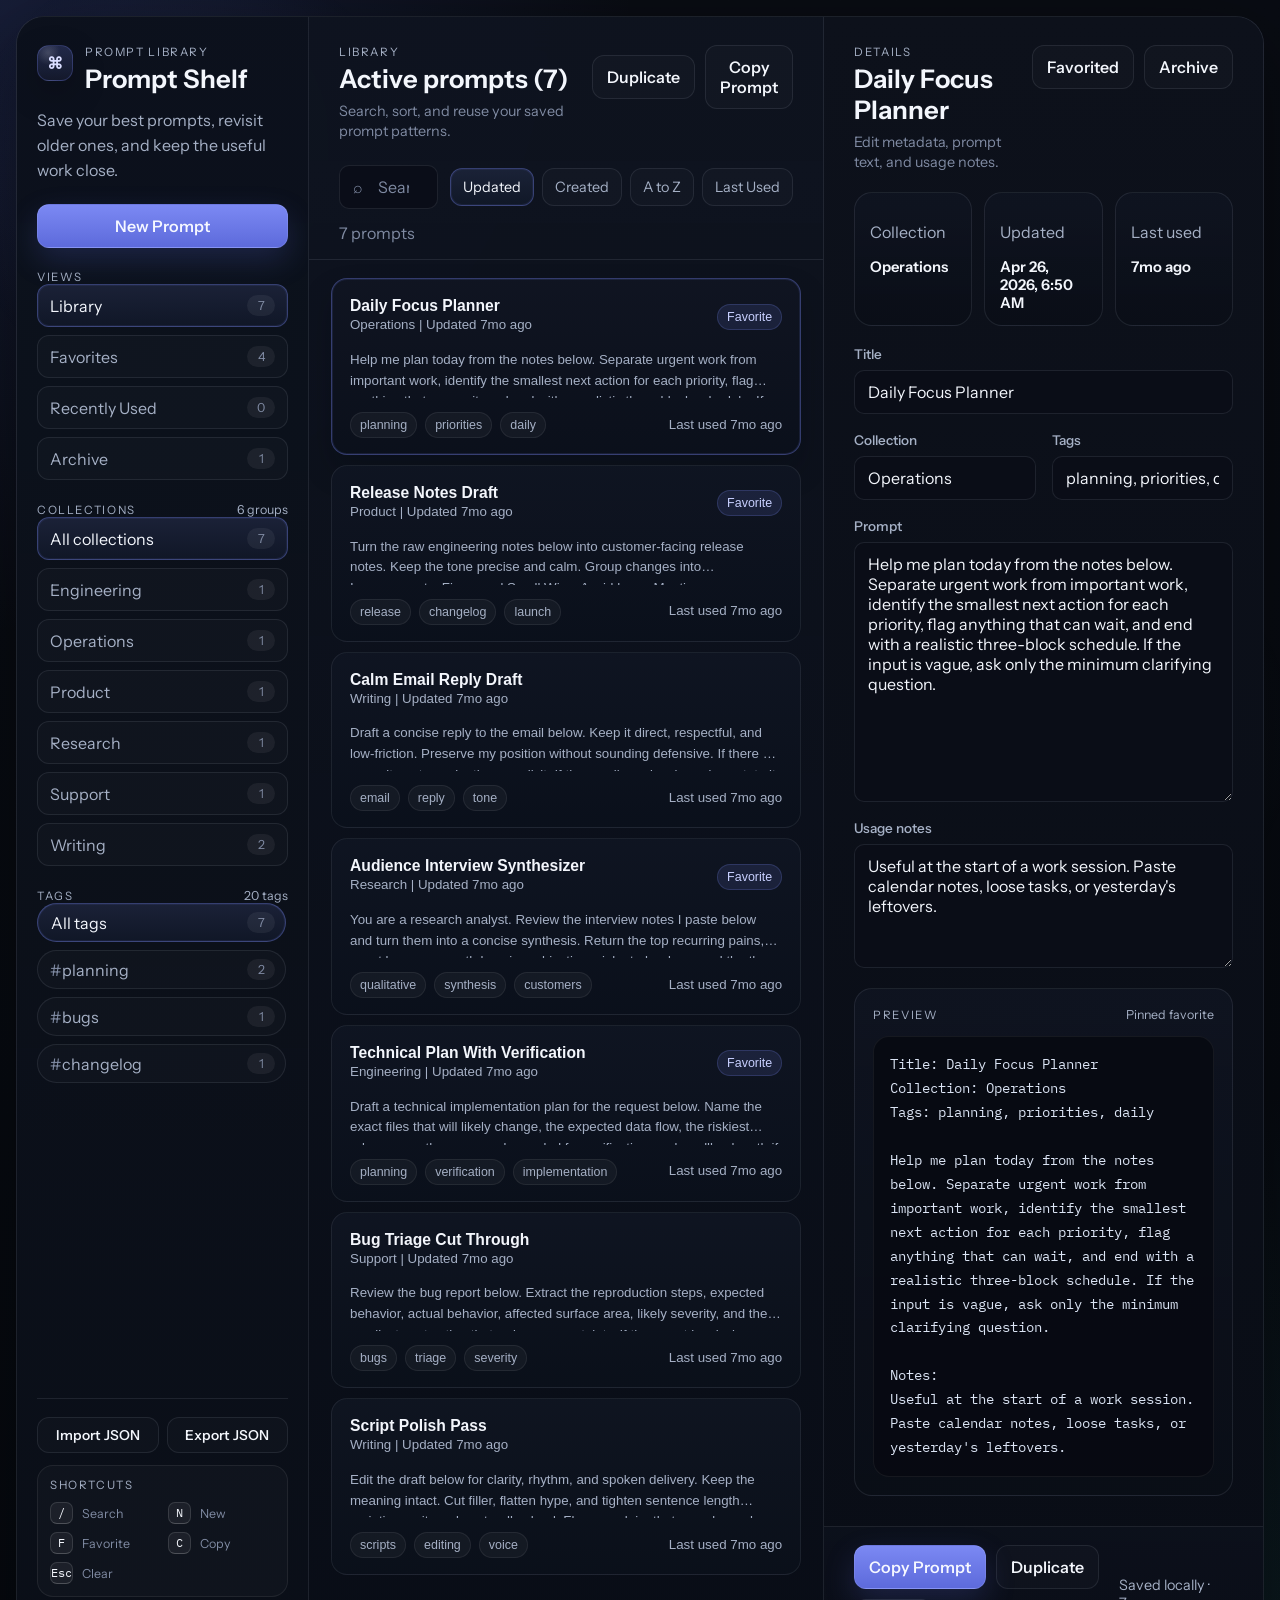
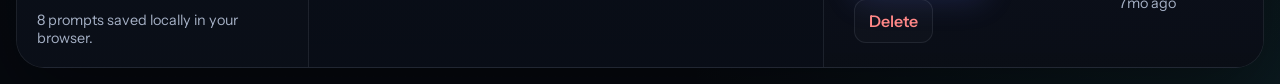
==== index.html @ a8d822af "Initial prompt library app v1" ====
<!DOCTYPE html>
<html lang="en">
  <head>
    <meta charset="UTF-8" />
    <meta name="viewport" content="width=device-width, initial-scale=1.0" />
    <title>Prompt Shelf</title>
    <link rel="preconnect" href="https://fonts.googleapis.com" />
    <link rel="preconnect" href="https://fonts.gstatic.com" crossorigin />
    <link
      href="https://fonts.googleapis.com/css2?family=Instrument+Sans:wght@400;500;600;700&family=IBM+Plex+Mono:wght@400;500&display=swap"
      rel="stylesheet"
    />
    <link rel="stylesheet" href="styles.css" />
  </head>
  <body>
    <div class="background-grid" aria-hidden="true"></div>
    <div class="app-shell">
      <aside class="sidebar">
        <div class="brand-block">
          <div class="brand-mark" aria-hidden="true">⌘</div>
          <div>
            <p class="eyebrow">Prompt Library</p>
            <h1>Prompt Shelf</h1>
          </div>
          <p class="brand-copy">
            Save your best prompts, revisit older ones, and keep the useful
            work close.
          </p>
        </div>

        <button id="newPromptButton" class="primary-button sidebar-button" type="button">
          New Prompt
        </button>

        <section class="sidebar-section">
          <p class="section-label">Views</p>
          <div id="viewNav" class="nav-stack">
            <button class="nav-button is-active" data-view="all" type="button">
              <span>Library</span>
              <span id="countAll" class="count-pill">0</span>
            </button>
            <button class="nav-button" data-view="favorites" type="button">
              <span>Favorites</span>
              <span id="countFavorites" class="count-pill">0</span>
            </button>
            <button class="nav-button" data-view="recent" type="button">
              <span>Recently Used</span>
              <span id="countRecent" class="count-pill">0</span>
            </button>
            <button class="nav-button" data-view="archive" type="button">
              <span>Archive</span>
              <span id="countArchive" class="count-pill">0</span>
            </button>
          </div>
        </section>

        <section class="sidebar-section">
          <div class="section-heading">
            <p class="section-label">Collections</p>
            <span id="collectionCount" class="mini-label">0 groups</span>
          </div>
          <div id="collectionList" class="collection-list"></div>
        </section>

        <section class="sidebar-section">
          <div class="section-heading">
            <p class="section-label">Tags</p>
            <span id="tagCount" class="mini-label">0 tags</span>
          </div>
          <div id="tagList" class="tag-filter-list"></div>
        </section>

        <div class="sidebar-footer">
          <div class="utility-actions">
            <button id="importButton" class="ghost-button utility-button" type="button">
              Import JSON
            </button>
            <button id="exportButton" class="ghost-button utility-button" type="button">
              Export JSON
            </button>
          </div>
          <div class="shortcut-panel" aria-label="Keyboard shortcuts">
            <p class="section-label">Shortcuts</p>
            <div class="shortcut-grid">
              <span><kbd>/</kbd> Search</span>
              <span><kbd>N</kbd> New</span>
              <span><kbd>F</kbd> Favorite</span>
              <span><kbd>C</kbd> Copy</span>
              <span><kbd>Esc</kbd> Clear</span>
            </div>
          </div>
          <p id="storageStatus" class="footer-note">Saved locally in your browser.</p>
        </div>
      </aside>

      <main class="workspace">
        <section class="library-pane">
          <header class="pane-header">
            <div>
              <p class="eyebrow">Library</p>
              <h2 id="libraryTitle">Active prompts</h2>
              <p class="pane-subtitle">Search, sort, and reuse your saved prompt patterns.</p>
            </div>
            <div class="header-actions">
              <button id="duplicatePromptTop" class="ghost-button" type="button">
                Duplicate
              </button>
              <button id="copyPromptTop" class="ghost-button" type="button">
                Copy Prompt
              </button>
            </div>
          </header>

          <section class="toolbar">
            <label class="search-field">
              <span class="visually-hidden">Search prompts</span>
              <input
                id="searchInput"
                type="search"
                placeholder="Search title, content, tags, or collection"
                autocomplete="off"
              />
            </label>

            <div id="filterChips" class="filter-chips" aria-label="Prompt filters">
              <button class="chip is-active" data-sort="updated" type="button">
                Updated
              </button>
              <button class="chip" data-sort="created" type="button">Created</button>
              <button class="chip" data-sort="alphabetical" type="button">
                A to Z
              </button>
              <button class="chip" data-sort="used" type="button">Last Used</button>
            </div>
          </section>

          <div class="list-meta">
            <p id="resultSummary">0 prompts</p>
            <button id="clearFiltersButton" class="text-button" type="button">
              Clear filters
            </button>
          </div>

          <div id="libraryList" class="prompt-list" aria-live="polite"></div>
        </section>

        <section class="detail-pane">
          <header class="detail-header">
            <div>
              <p class="eyebrow">Details</p>
              <h2 id="detailTitle">Select a prompt</h2>
              <p class="pane-subtitle">Edit metadata, prompt text, and usage notes.</p>
            </div>
            <div class="header-actions detail-actions">
              <button id="favoriteToggle" class="ghost-button" type="button">
                Favorite
              </button>
              <button id="archiveToggle" class="ghost-button" type="button">
                Archive
              </button>
            </div>
          </header>

          <div class="detail-scroll">
            <section class="summary-strip">
              <article class="summary-card">
                <p class="summary-label">Collection</p>
                <strong id="summaryFolder">-</strong>
              </article>
              <article class="summary-card">
                <p class="summary-label">Updated</p>
                <strong id="summaryUpdated">-</strong>
              </article>
              <article class="summary-card">
                <p class="summary-label">Last used</p>
                <strong id="summaryUsed">-</strong>
              </article>
            </section>

            <form id="promptForm" class="editor-form" autocomplete="off">
              <label class="field-group">
                <span class="field-label">Title</span>
                <input id="titleInput" name="title" type="text" placeholder="Prompt title" />
              </label>

              <div class="field-grid">
                <label class="field-group">
                  <span class="field-label">Collection</span>
                  <input
                    id="folderInput"
                    name="folder"
                    type="text"
                    list="folderOptions"
                    placeholder="Writing, Research, Support"
                  />
                </label>

                <label class="field-group">
                  <span class="field-label">Tags</span>
                  <input
                    id="tagsInput"
                    name="tags"
                    type="text"
                    placeholder="comma, separated, tags"
                  />
                </label>
              </div>

              <label class="field-group">
                <span class="field-label">Prompt</span>
                <textarea
                  id="contentInput"
                  name="content"
                  rows="11"
                  placeholder="Write the full reusable prompt here"
                ></textarea>
              </label>

              <label class="field-group">
                <span class="field-label">Usage notes</span>
                <textarea
                  id="notesInput"
                  name="notes"
                  rows="5"
                  placeholder="Context, best model, input rules, or handoff notes"
                ></textarea>
              </label>
            </form>

            <section class="preview-panel">
              <div class="preview-header">
                <p class="section-label">Preview</p>
                <span id="previewMeta" class="mini-label">Ready</span>
              </div>
              <pre id="promptPreview" class="prompt-preview"></pre>
            </section>
          </div>

          <footer class="detail-footer">
            <div class="footer-actions">
              <button id="copyPromptButton" class="primary-button" type="button">
                Copy Prompt
              </button>
              <button id="duplicatePromptButton" class="ghost-button" type="button">
                Duplicate
              </button>
              <button id="deletePromptButton" class="ghost-button danger" type="button">
                Delete
              </button>
            </div>
            <p id="saveStatus" class="footer-note">Saved locally.</p>
          </footer>
        </section>
      </main>
    </div>

    <datalist id="folderOptions"></datalist>
    <input id="importFileInput" class="visually-hidden" type="file" accept="application/json,.json" />
    <div id="toast" class="toast" role="status" aria-live="polite"></div>

    <script src="app.js"></script>
  </body>
</html>
---- styles.css ----
:root {
  color-scheme: dark;
  --bg: #0a0d14;
  --bg-soft: rgba(15, 20, 31, 0.82);
  --panel: rgba(14, 19, 31, 0.88);
  --panel-strong: rgba(10, 14, 23, 0.96);
  --panel-muted: rgba(17, 23, 36, 0.74);
  --border: rgba(186, 196, 214, 0.11);
  --border-strong: rgba(186, 196, 214, 0.2);
  --text: #f3f6fc;
  --text-muted: #a5b0c5;
  --text-soft: #7f8aa2;
  --accent: #7c8cff;
  --accent-soft: rgba(124, 140, 255, 0.18);
  --success: #82d1b2;
  --danger: #ff8787;
  --shadow: 0 24px 80px rgba(0, 0, 0, 0.42);
  --shadow-soft: 0 12px 34px rgba(0, 0, 0, 0.22);
  --radius-xl: 28px;
  --radius-lg: 20px;
  --radius-md: 14px;
  --radius-sm: 10px;
  --font-sans: "Instrument Sans", "Aptos", "Segoe UI", sans-serif;
  --font-mono: "IBM Plex Mono", "SFMono-Regular", Consolas, monospace;
}

*,
*::before,
*::after {
  box-sizing: border-box;
}

html,
body {
  min-height: 100%;
}

body {
  margin: 0;
  font-family: var(--font-sans);
  background:
    radial-gradient(circle at top left, rgba(70, 88, 180, 0.22), transparent 30%),
    radial-gradient(circle at bottom right, rgba(40, 128, 129, 0.14), transparent 28%),
    linear-gradient(180deg, #090c13 0%, #06090f 100%);
  color: var(--text);
  overflow-x: hidden;
}

body::before {
  content: "";
  position: fixed;
  inset: 0;
  background:
    linear-gradient(to right, rgba(255, 255, 255, 0.03) 1px, transparent 1px),
    linear-gradient(to bottom, rgba(255, 255, 255, 0.02) 1px, transparent 1px);
  background-size: 56px 56px;
  mask-image: radial-gradient(circle at center, black 42%, transparent 92%);
  pointer-events: none;
  opacity: 0.33;
}

.background-grid {
  position: fixed;
  inset: 0;
  background:
    radial-gradient(circle at 15% 20%, rgba(124, 140, 255, 0.1), transparent 18%),
    radial-gradient(circle at 85% 82%, rgba(125, 203, 184, 0.08), transparent 16%);
  pointer-events: none;
}

.app-shell {
  position: relative;
  display: flex;
  width: min(1480px, calc(100vw - 32px));
  min-height: min(960px, calc(100vh - 32px));
  margin: 16px auto;
  border: 1px solid var(--border);
  border-radius: var(--radius-xl);
  background: linear-gradient(180deg, rgba(16, 21, 33, 0.82), rgba(8, 12, 20, 0.95));
  box-shadow: var(--shadow);
  backdrop-filter: blur(18px);
  overflow: hidden;
  opacity: 0;
  transform: translateY(16px);
  transition: opacity 320ms ease, transform 420ms ease;
}

body.app-ready .app-shell {
  opacity: 1;
  transform: translateY(0);
}

.sidebar {
  display: flex;
  flex-direction: column;
  gap: 22px;
  width: 292px;
  padding: 28px 20px 20px;
  background: linear-gradient(180deg, rgba(12, 17, 28, 0.98), rgba(10, 15, 24, 0.9));
  border-right: 1px solid var(--border);
  overflow: auto;
}

.workspace {
  flex: 1;
  display: grid;
  grid-template-columns: minmax(440px, 1.08fr) minmax(420px, 0.92fr);
  min-width: 0;
}

.library-pane,
.detail-pane {
  min-width: 0;
  display: flex;
  flex-direction: column;
}

.library-pane {
  border-right: 1px solid var(--border);
  background: linear-gradient(180deg, rgba(14, 19, 31, 0.78), rgba(9, 14, 24, 0.64));
}

.detail-pane {
  background: linear-gradient(180deg, rgba(13, 17, 27, 0.92), rgba(9, 13, 22, 0.95));
}

.brand-block {
  display: grid;
  grid-template-columns: 36px 1fr;
  gap: 12px;
  align-items: start;
}

.brand-block .brand-copy {
  grid-column: 1 / -1;
}

.brand-mark {
  display: grid;
  place-items: center;
  width: 36px;
  height: 36px;
  border: 1px solid rgba(124, 140, 255, 0.24);
  border-radius: 12px;
  background:
    radial-gradient(circle at 30% 20%, rgba(255, 255, 255, 0.16), transparent 34%),
    linear-gradient(180deg, rgba(124, 140, 255, 0.2), rgba(124, 140, 255, 0.07));
  color: #d9ddff;
  font-weight: 700;
  box-shadow: var(--shadow-soft);
}

.brand-block h1,
.pane-header h2,
.detail-header h2 {
  margin: 4px 0 0;
  font-size: clamp(1.25rem, 2vw, 1.75rem);
  font-weight: 650;
  letter-spacing: 0;
}

.brand-copy,
.footer-note,
.mini-label,
.summary-label,
.section-label,
.list-meta,
.eyebrow,
.field-label {
  color: var(--text-muted);
}

.brand-copy {
  margin: 2px 0 0;
  line-height: 1.55;
  max-width: 28ch;
}

.eyebrow,
.section-label {
  margin: 0;
  font-size: 0.72rem;
  text-transform: uppercase;
  letter-spacing: 0.14em;
}

.section-heading,
.preview-header,
.list-meta,
.pane-header,
.detail-header,
.toolbar,
.detail-footer {
  display: flex;
  align-items: center;
  justify-content: space-between;
  gap: 12px;
}

.sidebar-button,
.primary-button,
.ghost-button,
.text-button,
.chip,
.nav-button,
.collection-button,
.tag-filter-button {
  border: 1px solid transparent;
  border-radius: 12px;
  font: inherit;
  transition:
    border-color 150ms ease,
    background-color 150ms ease,
    color 150ms ease,
    transform 150ms ease;
  cursor: pointer;
}

.primary-button {
  background: linear-gradient(180deg, rgba(130, 144, 255, 0.95), rgba(98, 112, 230, 0.95));
  color: #f6f8ff;
  border-color: rgba(255, 255, 255, 0.09);
  box-shadow: 0 12px 30px rgba(85, 98, 201, 0.24);
}

.primary-button:hover,
.ghost-button:hover,
.chip:hover,
.nav-button:hover,
.collection-button:hover,
.tag-filter-button:hover,
.text-button:hover {
  transform: translateY(-1px);
}

.sidebar-button,
.primary-button,
.ghost-button {
  padding: 11px 14px;
  font-weight: 560;
}

button:focus-visible,
input:focus-visible,
textarea:focus-visible {
  outline: 2px solid rgba(124, 140, 255, 0.62);
  outline-offset: 2px;
}

.ghost-button,
.nav-button,
.collection-button,
.tag-filter-button,
.chip {
  background: rgba(255, 255, 255, 0.02);
  color: var(--text);
  border-color: var(--border);
}

.text-button {
  padding: 0;
  background: transparent;
  color: var(--text-muted);
}

.text-button:hover {
  color: var(--text);
}

.ghost-button.danger {
  color: var(--danger);
}

.nav-stack,
.collection-list,
.tag-filter-list {
  display: flex;
  flex-direction: column;
  gap: 8px;
}

.nav-button,
.collection-button,
.tag-filter-button {
  display: flex;
  align-items: center;
  justify-content: space-between;
  width: 100%;
  padding: 10px 12px;
  text-align: left;
  color: var(--text-muted);
}

.nav-button.is-active,
.collection-button.is-active,
.tag-filter-button.is-active,
.chip.is-active {
  background: linear-gradient(180deg, rgba(28, 35, 57, 0.95), rgba(17, 24, 40, 0.95));
  border-color: rgba(124, 140, 255, 0.34);
  color: var(--text);
  box-shadow: inset 0 0 0 1px rgba(124, 140, 255, 0.08);
}

.count-pill {
  min-width: 28px;
  padding: 3px 8px;
  border-radius: 999px;
  background: rgba(255, 255, 255, 0.06);
  color: var(--text-soft);
  font-size: 0.78rem;
  text-align: center;
}

.tag-filter-list {
  max-height: 180px;
  overflow: auto;
  padding-right: 2px;
}

.tag-filter-button {
  border-radius: 999px;
  padding: 8px 10px 8px 12px;
  color: var(--text-muted);
}

.tag-filter-button span:first-child::before {
  content: "#";
  color: var(--text-soft);
  margin-right: 1px;
}

.tag-filter-button[data-tag="all"] span:first-child::before {
  content: "";
}

.sidebar-footer {
  margin-top: auto;
  padding-top: 18px;
  border-top: 1px solid var(--border);
}

.utility-actions {
  display: grid;
  grid-template-columns: 1fr 1fr;
  gap: 8px;
  margin-bottom: 12px;
}

.utility-button {
  padding: 9px 10px;
  font-size: 0.86rem;
}

.shortcut-panel {
  margin: 0 0 14px;
  padding: 12px;
  border: 1px solid rgba(255, 255, 255, 0.07);
  border-radius: 16px;
  background: rgba(255, 255, 255, 0.025);
}

.shortcut-grid {
  display: grid;
  grid-template-columns: 1fr 1fr;
  gap: 8px 10px;
  margin-top: 10px;
  color: var(--text-soft);
  font-size: 0.78rem;
}

kbd {
  display: inline-grid;
  place-items: center;
  min-width: 23px;
  height: 22px;
  margin-right: 6px;
  border: 1px solid rgba(255, 255, 255, 0.12);
  border-bottom-color: rgba(255, 255, 255, 0.22);
  border-radius: 7px;
  background: rgba(255, 255, 255, 0.055);
  color: var(--text);
  font: 0.72rem var(--font-mono);
}

.pane-header,
.detail-header {
  padding: 28px 30px 20px;
  align-items: flex-start;
}

.header-actions {
  display: flex;
  align-items: center;
  gap: 10px;
}

.toolbar,
.list-meta {
  padding: 0 30px 14px;
}

.toolbar {
  position: sticky;
  top: 0;
  z-index: 2;
  padding-top: 4px;
  background: linear-gradient(180deg, rgba(14, 19, 31, 0.98), rgba(14, 19, 31, 0.82));
}

.search-field {
  flex: 1;
  min-width: 0;
  position: relative;
}

.search-field::before {
  content: "⌕";
  position: absolute;
  left: 14px;
  top: 50%;
  z-index: 1;
  color: var(--text-soft);
  transform: translateY(-50%);
}

.search-field input {
  padding-left: 38px;
}

input,
textarea {
  width: 100%;
  border: 1px solid var(--border);
  border-radius: var(--radius-sm);
  background: rgba(10, 14, 24, 0.9);
  color: var(--text);
  padding: 11px 13px;
  font: inherit;
  outline: none;
  transition: border-color 150ms ease, box-shadow 150ms ease, background-color 150ms ease;
}

input::placeholder,
textarea::placeholder {
  color: var(--text-soft);
}

input:focus,
textarea:focus {
  border-color: rgba(124, 140, 255, 0.44);
  box-shadow: 0 0 0 4px rgba(124, 140, 255, 0.12);
}

textarea {
  resize: vertical;
  min-height: 120px;
}

#contentInput {
  min-height: 260px;
}

.filter-chips {
  display: flex;
  align-items: center;
  gap: 8px;
  flex-wrap: wrap;
}

.chip {
  padding: 9px 12px;
  color: var(--text-muted);
  font-size: 0.9rem;
}

.list-meta {
  border-bottom: 1px solid var(--border);
  padding-bottom: 16px;
}

.list-meta p {
  margin: 0;
  color: var(--text-soft);
}

.prompt-list {
  flex: 1;
  min-height: 0;
  overflow: auto;
  padding: 18px 22px 30px;
}

.prompt-list::-webkit-scrollbar,
.detail-scroll::-webkit-scrollbar {
  width: 10px;
}

.prompt-list::-webkit-scrollbar-thumb,
.detail-scroll::-webkit-scrollbar-thumb {
  background: rgba(255, 255, 255, 0.09);
  border-radius: 999px;
}

.prompt-row {
  display: grid;
  gap: 14px;
  width: 100%;
  padding: 18px 18px 16px;
  margin-bottom: 10px;
  border: 1px solid rgba(186, 196, 214, 0.095);
  border-radius: 16px;
  background: linear-gradient(180deg, rgba(16, 21, 34, 0.92), rgba(11, 16, 27, 0.92));
  color: inherit;
  text-align: left;
  cursor: pointer;
  animation: row-in 260ms ease both;
  animation-delay: calc(var(--row-index, 0) * 32ms);
}

.prompt-row:hover {
  border-color: var(--border-strong);
  background: linear-gradient(180deg, rgba(19, 24, 38, 0.96), rgba(12, 18, 31, 0.96));
  transform: translateY(-1px);
}

.prompt-row.is-selected {
  border-color: rgba(124, 140, 255, 0.36);
  box-shadow:
    inset 0 0 0 1px rgba(124, 140, 255, 0.12),
    0 16px 30px rgba(4, 8, 18, 0.22);
}

.row-header,
.row-footer {
  display: flex;
  align-items: center;
  justify-content: space-between;
  gap: 12px;
}

.row-title-wrap {
  min-width: 0;
}

.row-title {
  margin: 0;
  font-size: 0.98rem;
  font-weight: 620;
  letter-spacing: 0;
}

.pane-subtitle {
  margin: 7px 0 0;
  color: var(--text-soft);
  font-size: 0.9rem;
  line-height: 1.4;
}

.row-meta,
.row-snippet,
.tag-chip,
.status-chip,
.empty-state p {
  color: var(--text-muted);
}

.row-meta,
.row-snippet {
  margin: 0;
  line-height: 1.55;
}

.row-snippet {
  display: -webkit-box;
  -webkit-line-clamp: 2;
  -webkit-box-orient: vertical;
  overflow: hidden;
  min-height: 3rem;
}

.row-tags {
  display: flex;
  flex-wrap: wrap;
  gap: 8px;
}

.tag-chip,
.status-chip {
  padding: 5px 9px;
  border-radius: 999px;
  background: rgba(255, 255, 255, 0.04);
  border: 1px solid rgba(255, 255, 255, 0.07);
  font-size: 0.78rem;
}

.status-chip.favorite {
  color: #c8d0ff;
  background: rgba(124, 140, 255, 0.12);
  border-color: rgba(124, 140, 255, 0.2);
}

.status-chip.archive {
  color: #d5dfef;
}

.detail-scroll {
  flex: 1;
  min-height: 0;
  overflow: auto;
  padding: 0 30px 30px;
}

.summary-strip {
  display: grid;
  grid-template-columns: repeat(3, minmax(0, 1fr));
  gap: 12px;
  margin-bottom: 20px;
}

.summary-card,
.preview-panel,
.empty-state {
  border: 1px solid var(--border);
  border-radius: 18px;
  background: linear-gradient(180deg, rgba(16, 21, 34, 0.78), rgba(10, 14, 23, 0.92));
}

.summary-card {
  padding: 13px 15px;
}

.summary-card strong {
  display: block;
  margin-top: 10px;
  font-size: 0.92rem;
  font-weight: 620;
}

.editor-form {
  display: grid;
  gap: 18px;
}

.field-grid {
  display: grid;
  grid-template-columns: repeat(2, minmax(0, 1fr));
  gap: 16px;
}

.field-group {
  display: grid;
  gap: 8px;
}

.field-label {
  font-size: 0.84rem;
  font-weight: 540;
}

.preview-panel {
  margin-top: 20px;
  padding: 18px;
}

.prompt-preview {
  margin: 14px 0 0;
  padding: 16px;
  min-height: 160px;
  border-radius: 16px;
  background: rgba(7, 10, 18, 0.88);
  border: 1px solid rgba(255, 255, 255, 0.06);
  color: #dbe4f4;
  white-space: pre-wrap;
  font-family: var(--font-mono);
  font-size: 0.88rem;
  line-height: 1.7;
}

.detail-footer {
  padding: 18px 30px 24px;
  border-top: 1px solid var(--border);
  background: linear-gradient(180deg, rgba(12, 16, 27, 0.96), rgba(10, 14, 22, 0.98));
}

.footer-actions {
  display: flex;
  align-items: center;
  gap: 10px;
  flex-wrap: wrap;
}

.footer-note {
  margin: 0;
  font-size: 0.9rem;
}

.empty-state {
  padding: 34px 26px;
  text-align: center;
}

.empty-state h3 {
  color: var(--text);
  font-size: 1.05rem;
  letter-spacing: 0;
}

.empty-state h3,
.empty-state p {
  margin: 0;
}

.empty-state p {
  margin-top: 10px;
  line-height: 1.6;
}

.empty-actions {
  display: flex;
  justify-content: center;
  gap: 10px;
  flex-wrap: wrap;
  margin-top: 18px;
}

.mini-label {
  font-size: 0.78rem;
}

.toast {
  position: fixed;
  right: 22px;
  bottom: 22px;
  max-width: min(420px, calc(100vw - 32px));
  padding: 12px 15px;
  border-radius: 14px;
  border: 1px solid rgba(124, 140, 255, 0.22);
  background: rgba(12, 16, 25, 0.94);
  color: var(--text);
  box-shadow: 0 14px 40px rgba(0, 0, 0, 0.34);
  opacity: 0;
  transform: translateY(12px);
  pointer-events: none;
  transition: opacity 180ms ease, transform 180ms ease;
}

.toast.is-visible {
  opacity: 1;
  transform: translateY(0);
}

.visually-hidden {
  position: absolute;
  width: 1px;
  height: 1px;
  padding: 0;
  margin: -1px;
  overflow: hidden;
  clip: rect(0, 0, 0, 0);
  white-space: nowrap;
  border: 0;
}

@keyframes row-in {
  from {
    opacity: 0;
    transform: translateY(8px);
  }

  to {
    opacity: 1;
    transform: translateY(0);
  }
}

@media (max-width: 1180px) {
  .app-shell {
    width: min(100vw - 24px, 1200px);
    min-height: calc(100vh - 24px);
    margin: 12px auto;
  }

  .sidebar {
    width: 260px;
    padding: 22px 18px 18px;
  }

  .workspace {
    grid-template-columns: minmax(360px, 1fr) minmax(360px, 0.95fr);
  }

  .pane-header,
  .detail-header,
  .toolbar,
  .list-meta,
  .detail-scroll,
  .detail-footer {
    padding-left: 22px;
    padding-right: 22px;
  }
}

@media (max-width: 1040px) {
  .app-shell {
    min-height: auto;
  }

  .workspace {
    grid-template-columns: 1fr;
  }

  .library-pane {
    border-right: 0;
    border-bottom: 1px solid var(--border);
  }

  .prompt-list {
    max-height: 520px;
  }
}

@media (max-width: 920px) {
  .app-shell {
    flex-direction: column;
    min-height: auto;
  }

  .sidebar {
    width: 100%;
    border-right: 0;
    border-bottom: 1px solid var(--border);
  }

  .brand-block {
    grid-template-columns: 36px minmax(0, 1fr);
  }

  .sidebar-footer {
    margin-top: 0;
  }

  .utility-actions,
  .shortcut-grid {
    grid-template-columns: repeat(2, minmax(0, 1fr));
  }

  .nav-stack,
  .collection-list,
  .tag-filter-list {
    display: grid;
    grid-template-columns: repeat(2, minmax(0, 1fr));
  }

  .tag-filter-list {
    max-height: none;
  }
}

@media (max-width: 720px) {
  .app-shell {
    width: calc(100vw - 16px);
    margin: 8px auto;
    border-radius: 24px;
  }

  .toolbar,
  .pane-header,
  .detail-header,
  .list-meta,
  .detail-scroll,
  .detail-footer {
    padding-left: 16px;
    padding-right: 16px;
  }

  .toolbar,
  .pane-header,
  .detail-header,
  .list-meta {
    flex-direction: column;
    align-items: stretch;
  }

  .header-actions,
  .detail-actions,
  .footer-actions {
    width: 100%;
    justify-content: flex-start;
    flex-wrap: wrap;
  }

  .summary-strip,
  .field-grid,
  .nav-stack,
  .collection-list,
  .tag-filter-list {
    grid-template-columns: 1fr;
  }

  .filter-chips {
    width: 100%;
  }

  .chip {
    flex: 1 1 calc(50% - 6px);
    text-align: center;
  }

  .prompt-list {
    max-height: none;
    padding: 14px 12px 22px;
  }

  .prompt-row {
    padding: 16px;
  }

  .row-header,
  .row-footer {
    align-items: flex-start;
    flex-direction: column;
  }

  .utility-actions,
  .shortcut-grid {
    grid-template-columns: 1fr;
  }

  .toast {
    right: 12px;
    bottom: 12px;
  }
}

@media (prefers-reduced-motion: reduce) {
  *,
  *::before,
  *::after {
    animation: none !important;
    transition: none !important;
    scroll-behavior: auto !important;
  }

  .app-shell,
  .toast {
    transform: none !important;
  }
}
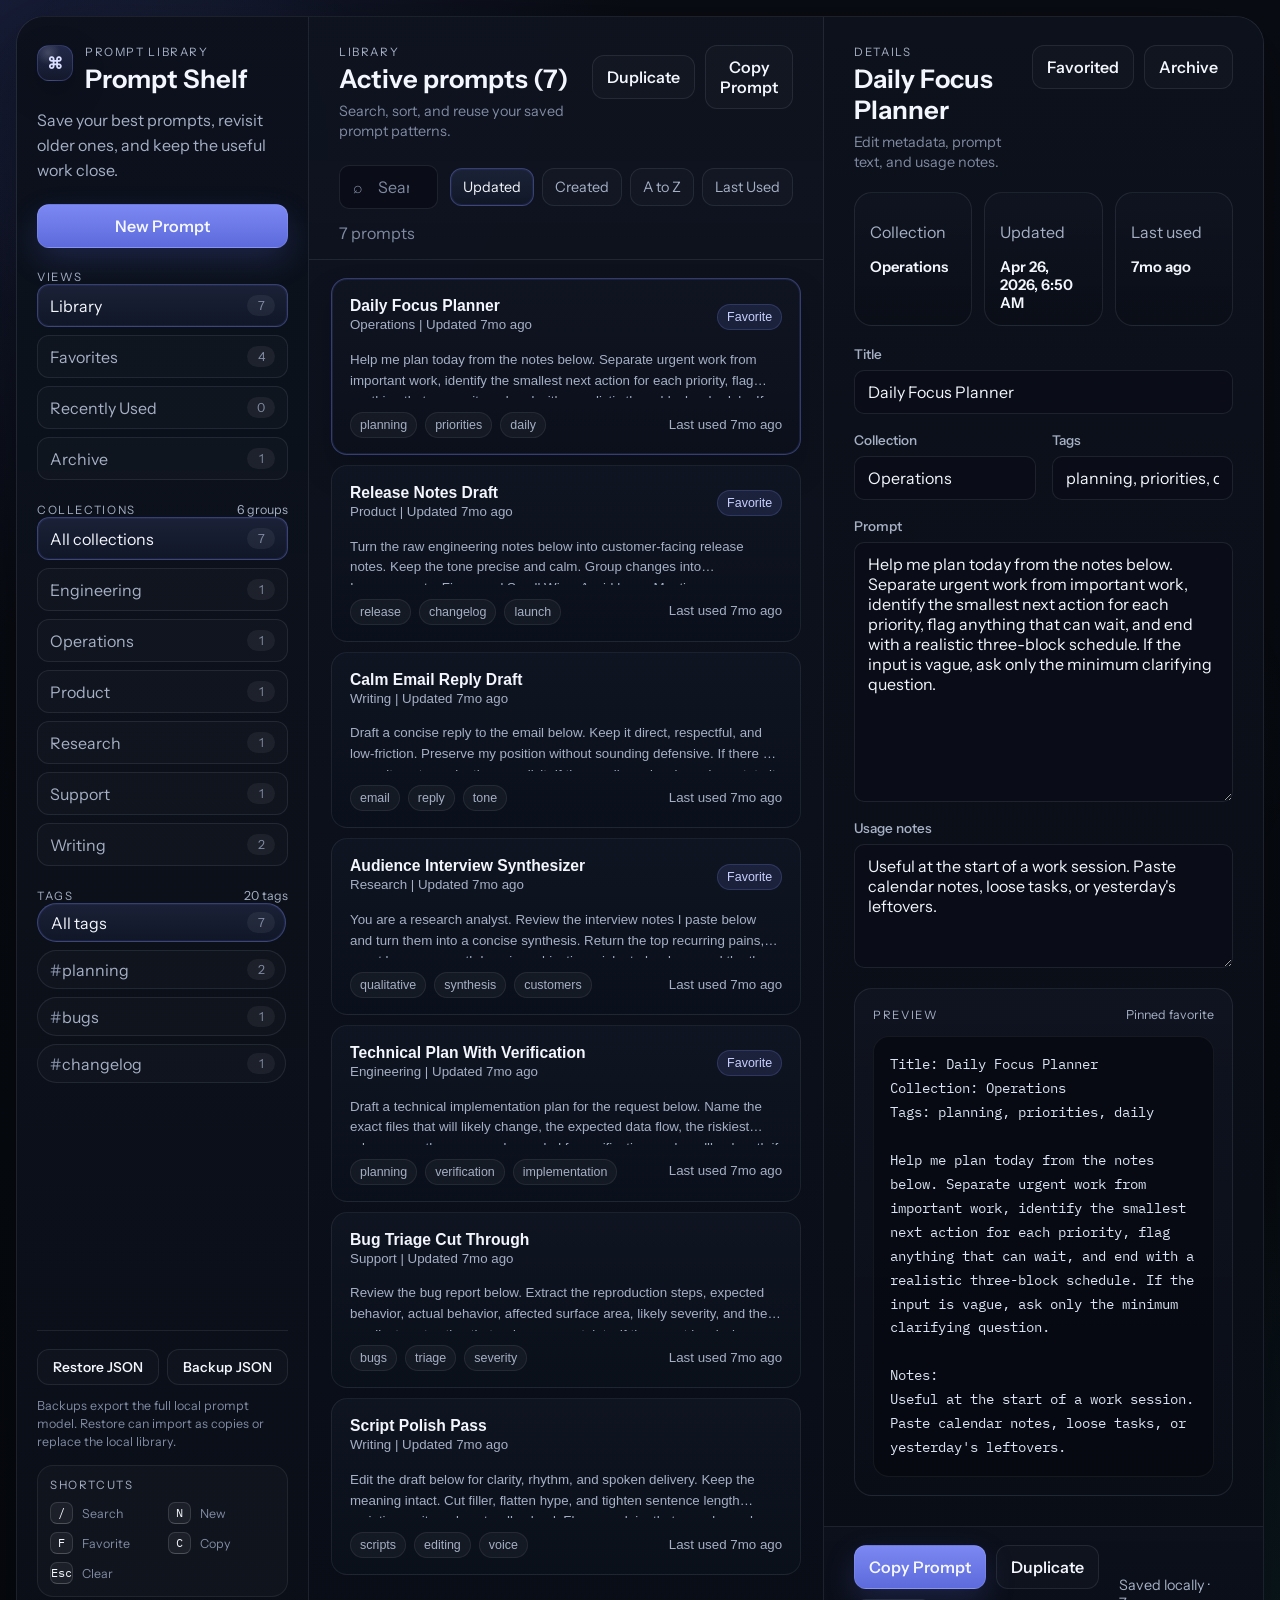
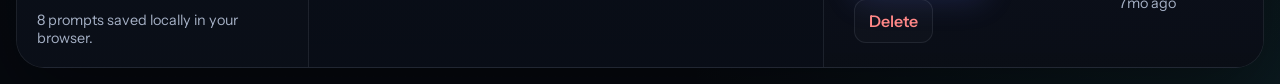
==== commit 6ca647fc: "Add v2 prompt data model and backup foundation" ====
--- a/index.html
+++ b/index.html
@@ -73,12 +73,15 @@
         <div class="sidebar-footer">
           <div class="utility-actions">
             <button id="importButton" class="ghost-button utility-button" type="button">
-              Import JSON
+              Restore JSON
             </button>
             <button id="exportButton" class="ghost-button utility-button" type="button">
-              Export JSON
-            </button>
-          </div>
+              Backup JSON
+            </button>
+          </div>
+          <p class="backup-note">
+            Backups export the full local prompt model. Restore can import as copies or replace the local library.
+          </p>
           <div class="shortcut-panel" aria-label="Keyboard shortcuts">
             <p class="section-label">Shortcuts</p>
             <div class="shortcut-grid">
--- a/styles.css
+++ b/styles.css
@@ -359,6 +359,13 @@
   background: rgba(255, 255, 255, 0.025);
 }
 
+.backup-note {
+  margin: 0 0 14px;
+  color: var(--text-soft);
+  font-size: 0.78rem;
+  line-height: 1.45;
+}
+
 .shortcut-grid {
   display: grid;
   grid-template-columns: 1fr 1fr;
@@ -907,7 +914,7 @@
   }
 
   .prompt-list {
-    max-height: none;
+    max-height: min(520px, 58vh);
     padding: 14px 12px 22px;
   }
 
@@ -921,14 +928,21 @@
     flex-direction: column;
   }
 
+  .toast {
+    right: 12px;
+    bottom: 12px;
+  }
+}
+
+@media (max-width: 480px) {
   .utility-actions,
   .shortcut-grid {
     grid-template-columns: 1fr;
   }
 
-  .toast {
-    right: 12px;
-    bottom: 12px;
+  .header-actions > button,
+  .footer-actions > button {
+    flex: 1 1 150px;
   }
 }
 
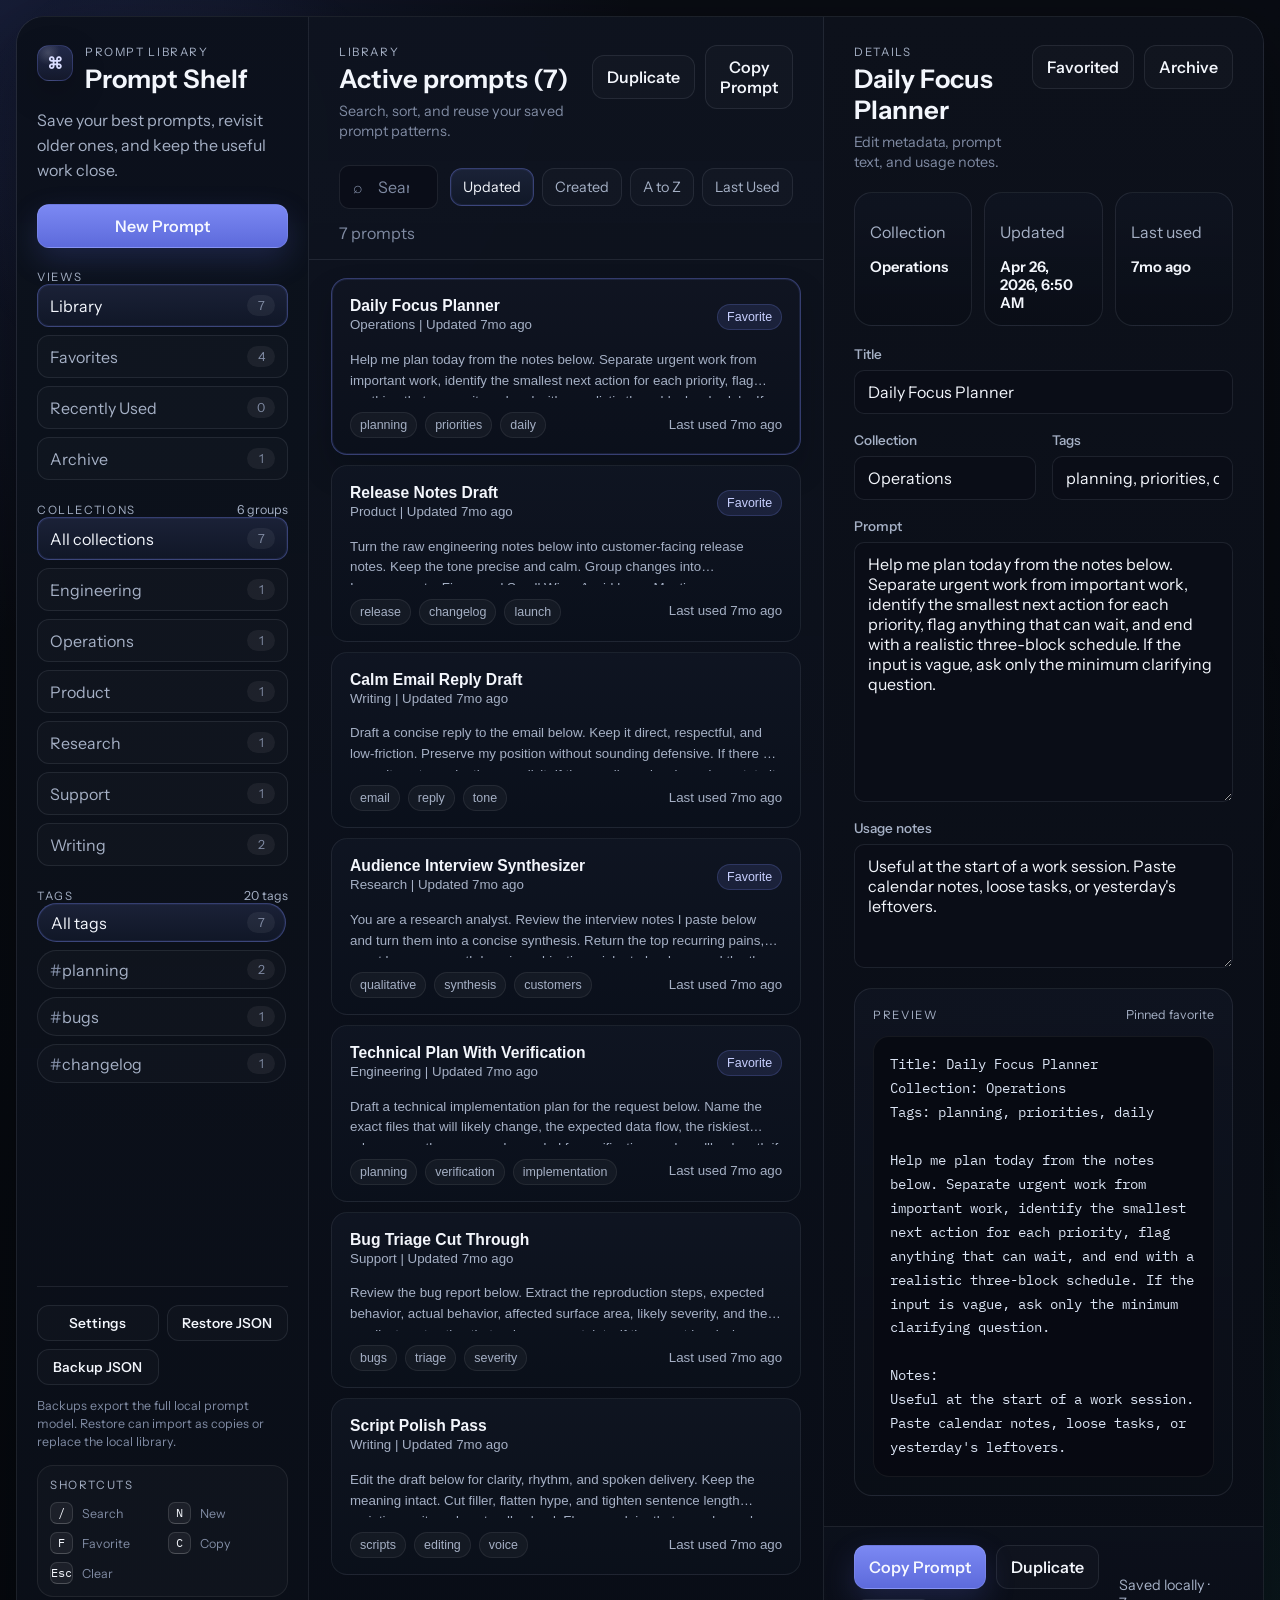
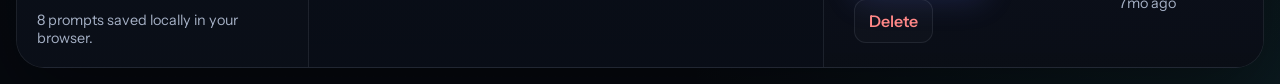
==== commit 262f151d: "Add settings storage status panel" ====
--- a/index.html
+++ b/index.html
@@ -72,6 +72,9 @@
 
         <div class="sidebar-footer">
           <div class="utility-actions">
+            <button id="settingsButton" class="ghost-button utility-button" type="button">
+              Settings
+            </button>
             <button id="importButton" class="ghost-button utility-button" type="button">
               Restore JSON
             </button>
@@ -259,8 +262,48 @@
 
     <datalist id="folderOptions"></datalist>
     <input id="importFileInput" class="visually-hidden" type="file" accept="application/json,.json" />
+    <div id="restoreModal" class="modal-backdrop" hidden>
+      <section
+        class="modal-panel"
+        role="dialog"
+        aria-modal="true"
+        aria-labelledby="restoreModalTitle"
+      >
+        <div class="modal-header">
+          <p class="eyebrow">Restore JSON</p>
+          <h2 id="restoreModalTitle">Review backup before restoring</h2>
+        </div>
+        <div id="restorePreview" class="restore-preview"></div>
+        <p class="modal-warning">
+          Restore replaces the current local prompt library. Create a backup first if you need to keep the current state.
+        </p>
+        <div class="modal-actions">
+          <button id="cancelRestoreButton" class="ghost-button" type="button">Cancel</button>
+          <button id="confirmRestoreButton" class="primary-button" type="button">Confirm Restore</button>
+        </div>
+      </section>
+    </div>
+    <div id="settingsModal" class="modal-backdrop" hidden>
+      <section
+        class="modal-panel"
+        role="dialog"
+        aria-modal="true"
+        aria-labelledby="settingsModalTitle"
+      >
+        <div class="modal-header">
+          <p class="eyebrow">Settings</p>
+          <h2 id="settingsModalTitle">Storage and backup status</h2>
+        </div>
+        <div id="settingsSummary" class="settings-summary"></div>
+        <div class="modal-actions">
+          <button id="closeSettingsButton" class="primary-button" type="button">Close</button>
+        </div>
+      </section>
+    </div>
     <div id="toast" class="toast" role="status" aria-live="polite"></div>
 
+    <script src="prompt-model.js"></script>
+    <script src="storage-adapter.js"></script>
     <script src="app.js"></script>
   </body>
 </html>
--- a/styles.css
+++ b/styles.css
@@ -756,6 +756,96 @@
   transform: translateY(0);
 }
 
+.modal-backdrop {
+  position: fixed;
+  inset: 0;
+  z-index: 20;
+  display: grid;
+  place-items: center;
+  padding: 18px;
+  background: rgba(2, 5, 12, 0.72);
+  backdrop-filter: blur(10px);
+}
+
+.modal-backdrop[hidden] {
+  display: none;
+}
+
+.modal-panel {
+  width: min(520px, 100%);
+  border: 1px solid var(--border-strong);
+  border-radius: 20px;
+  background: linear-gradient(180deg, rgba(17, 23, 36, 0.98), rgba(8, 12, 20, 0.98));
+  box-shadow: var(--shadow);
+  padding: 22px;
+}
+
+.modal-header h2 {
+  margin: 4px 0 0;
+  font-size: 1.2rem;
+  letter-spacing: 0;
+}
+
+.restore-preview {
+  display: grid;
+  gap: 8px;
+  margin: 18px 0;
+}
+
+.settings-summary {
+  display: grid;
+  gap: 8px;
+  margin: 18px 0;
+}
+
+.restore-preview-row,
+.summary-row,
+.summary-note {
+  display: flex;
+  align-items: center;
+  justify-content: space-between;
+  gap: 12px;
+  padding: 10px 12px;
+  border: 1px solid var(--border);
+  border-radius: 12px;
+  background: rgba(255, 255, 255, 0.03);
+}
+
+.summary-note {
+  align-items: flex-start;
+  flex-direction: column;
+}
+
+.restore-preview-row span:first-child,
+.summary-row span:first-child,
+.summary-note span:first-child {
+  color: var(--text-muted);
+}
+
+.restore-preview-row strong,
+.summary-row strong {
+  color: var(--text);
+}
+
+.summary-note p {
+  margin: 0;
+  color: var(--text);
+  line-height: 1.5;
+}
+
+.modal-warning {
+  margin: 0 0 18px;
+  color: var(--danger);
+  line-height: 1.5;
+}
+
+.modal-actions {
+  display: flex;
+  justify-content: flex-end;
+  gap: 10px;
+  flex-wrap: wrap;
+}
+
 .visually-hidden {
   position: absolute;
   width: 1px;
